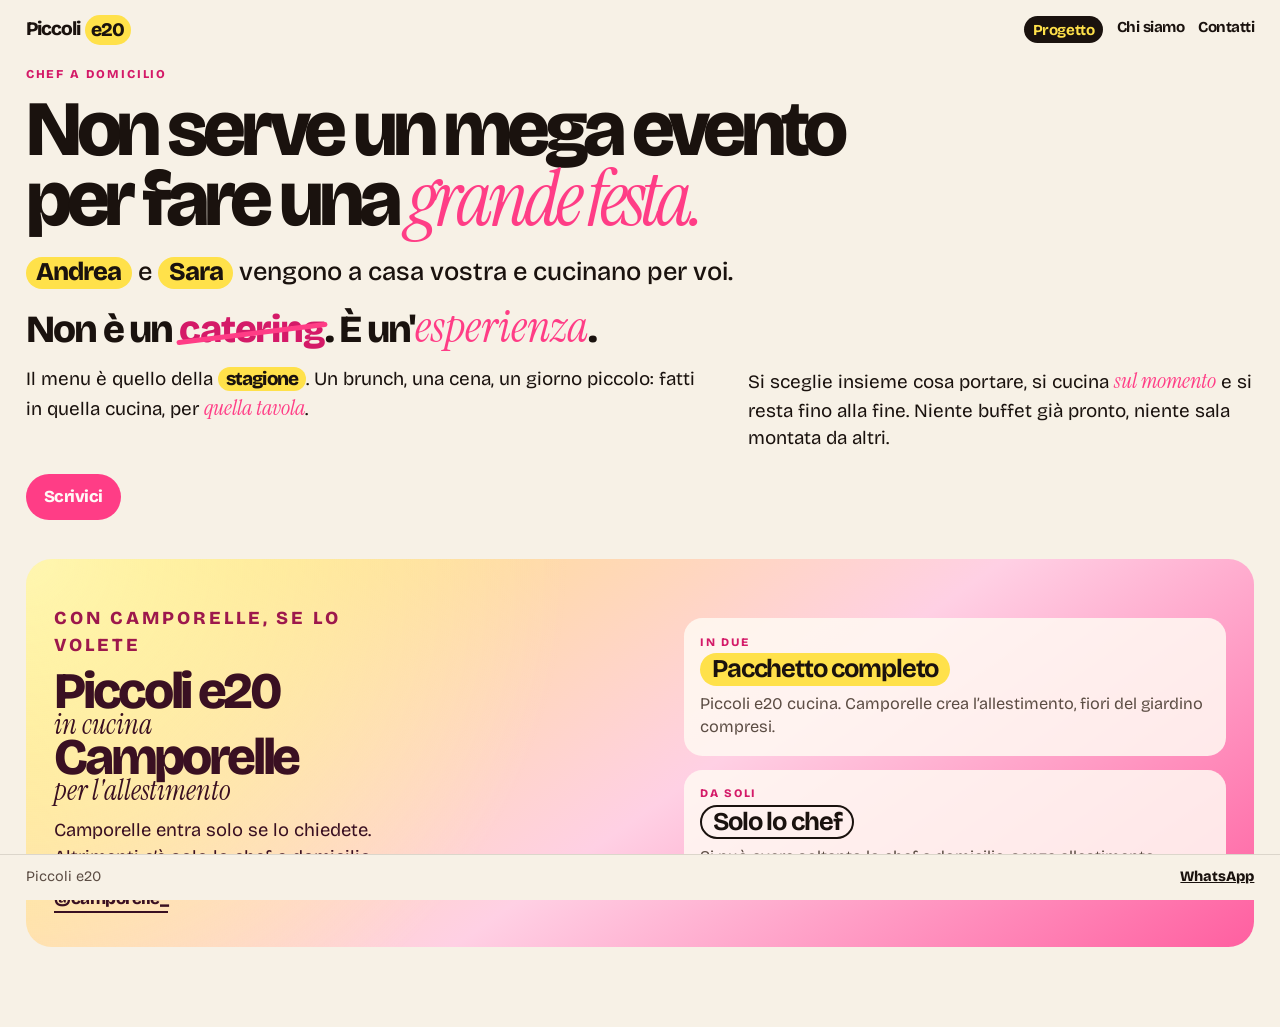
==== index.html @ ae9e8630 "Add files via upload" ====
<!DOCTYPE html>
<html lang="it">
  <head>
    <meta charset="UTF-8" />
    <meta name="viewport" content="width=device-width, initial-scale=1" />
    <title>Piccoli e20 — Chef a domicilio</title>
    <meta
      name="description"
      content="Piccoli e20 cucina a domicilio. Non serve un mega evento per fare una grande festa. In tavola con Camporelle."
    />
    <meta name="theme-color" content="#f7f1e6" />
    <link rel="icon" href="data:image/svg+xml,%3Csvg xmlns='http://www.w3.org/2000/svg' viewBox='0 0 32 32'%3E%3Crect width='32' height='32' rx='7' fill='%231a120e'/%3E%3Ctext x='16' y='22' text-anchor='middle' font-size='13' font-family='Georgia' fill='%23ffe14a'%3Ee20%3C/text%3E%3C/svg%3E" />
    <link rel="preconnect" href="https://fonts.googleapis.com" />
    <link rel="preconnect" href="https://fonts.gstatic.com" crossorigin />
    <link href="https://fonts.googleapis.com/css2?family=Bricolage+Grotesque:opsz,wght@12..96,500;12..96,800&family=Instrument+Serif:ital@1&display=swap" rel="stylesheet" />
    <link rel="stylesheet" href="styles.css" />
  </head>
  <body>
    <a class="skip" href="#contenuto">Vai al contenuto</a>
    <header class="site-header">
      <a class="logo" href="index.html">Piccoli <span>e20</span></a>
      <nav class="nav" aria-label="Pagine">
        <a href="index.html" aria-current="page">Progetto</a>
        <a href="chi-siamo.html">Chi siamo</a>
        <a href="contatti.html">Contatti</a>
      </nav>
    </header>

    <main class="page home" id="contenuto">
      <p class="kicker">Chef a domicilio</p>
      <h1>Non serve un mega evento <br />per fare una <em>grande festa.</em></h1>
      <div class="story">
        <p class="lead">
          <span class="who">Andrea</span> e <span class="who">Sara</span> vengono a casa vostra e cucinano per voi.
        </p>
        <p class="punch">
          Non è un <span class="nope">catering</span>. È un'<em>esperienza</em>.
        </p>
        <p>
          Il menu è quello della <span class="who">stagione</span>. Un brunch, una cena, un giorno piccolo:
          fatti in quella cucina, per <em>quella tavola</em>.
        </p>
        <p>
          Si sceglie insieme cosa portare, si cucina <em>sul momento</em> e si resta fino alla fine.
          Niente buffet già pronto, niente sala montata da altri.
        </p>
      </div>
      <a class="btn" href="contatti.html">Scrivici</a>

      <section class="collab" aria-label="Collaborazione con Camporelle">
        <div class="collab-layout">
          <div>
            <p class="kicker">Con Camporelle, se lo volete</p>
            <h2>
              <span>Piccoli e20</span>
              <span class="x">in cucina</span>
              <span>Camporelle</span>
              <span class="x">per l'allestimento</span>
            </h2>
            <p>Camporelle entra solo se lo chiedete. Altrimenti c’è solo lo chef a domicilio.</p>
            <a href="https://www.instagram.com/camporelle_/" target="_blank" rel="noopener noreferrer">@camporelle_</a>
          </div>
          <div class="paths">
            <article>
              <p class="tag">In due</p>
              <h3>Pacchetto completo</h3>
              <p>Piccoli e20 cucina. Camporelle crea l’allestimento, fiori del giardino compresi.</p>
            </article>
            <article>
              <p class="tag">Da soli</p>
              <h3>Solo lo chef</h3>
              <p>Si può avere soltanto lo chef a domicilio, senza allestimento.</p>
            </article>
          </div>
        </div>
      </section>
    </main>

    <footer class="site-footer">
      <p>Piccoli e20</p>
      <a data-wa href="https://wa.me/393407774806">WhatsApp</a>
    </footer>
    <script src="script.js"></script>
  </body>
</html>
---- styles.css ----
:root {
  --paper: #f7f1e6;
  --ink: #1a120e;
  --muted: #5c4d44;
  --pink: #ff3d86;
  --pink-deep: #d41a68;
  --yellow: #ffe14a;
  --green: #173326;
  --line: rgba(26, 18, 14, 0.12);
  color-scheme: light;
}

* { box-sizing: border-box; }
html { scroll-behavior: smooth; }
body {
  margin: 0;
  min-height: 100vh;
  background: var(--paper);
  color: var(--ink);
  font-family: "Bricolage Grotesque", "Avenir Next", "Segoe UI", sans-serif;
  font-size: 1.05rem;
  line-height: 1.45;
}
img { max-width: 100%; display: block; }
a { color: inherit; }
button, input, select, textarea { font: inherit; color: inherit; }
h1, h2, p { margin: 0; }
::selection { background: var(--yellow); color: var(--ink); }

.skip {
  position: absolute;
  left: 1rem;
  top: -4rem;
  background: var(--ink);
  color: var(--paper);
  padding: 0.55rem 0.75rem;
  z-index: 5;
}
.skip:focus { top: 0.6rem; }

.site-header {
  display: flex;
  align-items: center;
  justify-content: space-between;
  gap: 1rem;
  padding: 0.95rem 1.15rem;
  position: sticky;
  top: 0;
  z-index: 5;
  background: var(--paper);
}
.logo {
  text-decoration: none;
  font-weight: 800;
  letter-spacing: -0.05em;
  font-size: 1.2rem;
  white-space: nowrap;
}
.logo span {
  display: inline-block;
  margin-left: 0.15rem;
  padding: 0.02rem 0.38rem 0.08rem;
  background: var(--yellow);
  border-radius: 999px;
}
.nav {
  display: flex;
  flex-wrap: wrap;
  justify-content: flex-end;
  gap: 0.35rem 0.85rem;
}
@media (max-width: 640px) {
  .site-header { gap: 0.5rem; padding-inline: 0.85rem; }
  .logo { font-size: 1.05rem; }
  .nav { flex-wrap: nowrap; gap: 0.15rem 0.4rem; }
  .nav a { font-size: 0.84rem; }
}
.nav a {
  text-decoration: none;
  font-weight: 700;
  letter-spacing: -0.03em;
  font-size: 0.95rem;
}
.nav a[aria-current="page"] {
  background: var(--ink);
  color: var(--yellow);
  border-radius: 999px;
  padding: 0.15rem 0.55rem;
}
a:focus-visible, button:focus-visible, input:focus-visible, select:focus-visible, textarea:focus-visible {
  outline: 2px solid var(--pink);
  outline-offset: 3px;
}

.page {
  padding: 0.4rem 1.15rem 1.4rem;
}
.kicker {
  font-size: 0.75rem;
  font-weight: 800;
  letter-spacing: 0.16em;
  text-transform: uppercase;
  color: var(--pink-deep);
  margin-bottom: 0.7rem;
}
h1 {
  font-weight: 800;
  letter-spacing: -0.06em;
  line-height: 0.86;
  font-size: clamp(3.4rem, 12vw, 8.4rem);
  max-width: 11ch;
}
.home h1 {
  max-width: none;
  width: 100%;
  font-size: clamp(2.65rem, 9.2vw, 4.4rem);
  line-height: 0.88;
  letter-spacing: -0.065em;
  text-wrap: balance;
}
.home h1 br { display: none; }
h1 em {
  font-family: "Instrument Serif", Georgia, serif;
  font-style: italic;
  font-weight: 400;
  color: var(--pink);
}
.lead {
  margin-top: 1.15rem;
  max-width: 28rem;
  font-size: 1.2rem;
  color: var(--muted);
}
.story {
  margin-top: 1.35rem;
  display: grid;
  gap: 0.85rem;
  max-width: 40rem;
}
.story p {
  margin: 0;
  font-size: 1.18rem;
  color: var(--ink);
}
.story .lead {
  margin-top: 0;
  max-width: none;
  font-size: clamp(1.35rem, 2vw, 1.7rem);
  line-height: 1.35;
  color: var(--ink);
  font-weight: 500;
}
.story .punch {
  margin: 0;
  font-size: clamp(1.7rem, 3vw, 2.45rem);
  font-weight: 800;
  letter-spacing: -0.045em;
  line-height: 1.05;
  color: var(--ink);
}
.story .punch em {
  font-family: "Instrument Serif", Georgia, serif;
  font-style: italic;
  font-weight: 400;
  color: var(--pink);
}
.who {
  display: inline-block;
  padding: 0.02em 0.42em 0.08em;
  background: var(--yellow);
  border-radius: 999px;
  color: var(--ink);
  font-weight: 800;
  letter-spacing: -0.04em;
  line-height: 1.15;
}
.nope {
  position: relative;
  display: inline-block;
  color: var(--pink-deep);
  font-weight: 800;
  letter-spacing: -0.03em;
}
.nope::after {
  content: "";
  position: absolute;
  left: -0.08em;
  right: -0.08em;
  top: 54%;
  height: 0.13em;
  border-radius: 999px;
  background: var(--pink);
  transform: rotate(-7deg);
}
.story em {
  font-family: "Instrument Serif", Georgia, serif;
  font-style: italic;
  font-weight: 400;
  font-size: 1.18em;
  color: var(--pink);
  letter-spacing: 0;
}

.collab {
  margin-top: 2.4rem;
  padding: 1.4rem 1.15rem 1.5rem;
  border-radius: 1.6rem;
  background:
    radial-gradient(circle at 0% 0%, #fff6b0 0, transparent 42%),
    linear-gradient(145deg, #ffe56a 0%, #ffd0e4 55%, #ff5fa0 100%);
  color: #3a1022;
}
.collab .kicker { color: #9d184c; }
.collab h2 {
  font-size: clamp(2.7rem, 6.4vw, 5.1rem);
  line-height: 0.84;
  letter-spacing: -0.065em;
  font-weight: 800;
}
.collab h2 span {
  display: block;
}
.collab h2 .x {
  font-family: "Instrument Serif", Georgia, serif;
  font-style: italic;
  font-weight: 400;
  font-size: 0.55em;
  letter-spacing: 0;
}
.collab p {
  margin-top: 0.9rem;
  max-width: 22rem;
  font-size: 1.15rem;
}
.collab a {
  display: inline-block;
  margin-top: 1rem;
  font-weight: 800;
  letter-spacing: -0.03em;
  text-decoration: none;
  border-bottom: 2px solid currentColor;
}
.paths {
  display: grid;
  gap: 0.75rem;
  margin-top: 1.15rem;
}
.paths article {
  background: rgba(255, 250, 243, 0.86);
  color: var(--ink);
  border-radius: 1.15rem;
  padding: 0.95rem 1rem 1.05rem;
}
.paths .tag {
  margin: 0;
  font-size: 0.72rem;
  font-weight: 800;
  letter-spacing: 0.14em;
  text-transform: uppercase;
  color: var(--pink-deep);
}
.paths h3 {
  margin: 0.2rem 0 0.35rem;
  font-size: clamp(1.45rem, 2vw, 1.85rem);
  letter-spacing: -0.045em;
  line-height: 1;
}
.paths article p:last-child {
  margin: 0;
  max-width: none;
  font-size: 1.02rem;
  color: var(--muted);
}
.paths article h3 {
  display: inline-block;
}
.paths article:first-child h3 {
  background: var(--yellow);
  border-radius: 999px;
  padding: 0.12em 0.45em 0.16em;
}
.paths article:last-child h3 {
  border: 2px solid var(--ink);
  border-radius: 999px;
  padding: 0.08em 0.42em 0.1em;
}
.collab-layout { display: grid; gap: 0.4rem; }

.btn {
  display: inline-flex;
  align-items: center;
  justify-content: center;
  min-height: 2.9rem;
  margin-top: 1.4rem;
  padding: 0.65rem 1.15rem;
  border: 0;
  border-radius: 999px;
  background: var(--pink);
  color: #fff8f6;
  text-decoration: none;
  font-weight: 800;
  letter-spacing: -0.03em;
  cursor: pointer;
}
.btn:hover { background: var(--pink-deep); }
.btn-block { width: 100%; margin-top: 0.3rem; }

.people h1 {
  max-width: 8ch;
  font-size: clamp(3.1rem, 5.2vw, 5.1rem);
}
.people .lead { max-width: 28rem; }
.people-photo {
  margin: 1.3rem 0 0;
}
.people-photo img {
  width: 100%;
  height: min(68vh, 640px);
  object-fit: cover;
  object-position: center 18%;
  border-radius: 1.4rem 1.4rem 4.8rem 1.4rem;
}
.duo {
  display: grid;
  gap: 1.15rem;
  margin-top: 1.35rem;
}
.duo article h2 {
  font-size: 1.45rem;
  letter-spacing: -0.04em;
  margin-bottom: 0.3rem;
}
.duo p { color: var(--muted); max-width: 34rem; }
.sign {
  margin-top: 1.8rem;
  font-family: "Instrument Serif", Georgia, serif;
  font-style: italic;
  font-size: clamp(1.8rem, 4vw, 2.6rem);
}

body:has(.contact-page) {
  min-height: 100dvh;
  display: flex;
  flex-direction: column;
}
.contact-page {
  flex: 1;
  display: flex;
  flex-direction: column;
  justify-content: safe center;
  padding-top: 0.35rem;
  padding-bottom: 0.35rem;
}
.contact {
  margin-top: 0;
  padding: 1.5rem 1.15rem 2rem;
  border-radius: 1.7rem;
  background: var(--green);
  color: #f6f1e7;
}
.contact .kicker { color: var(--yellow); }
.contact h1 {
  color: #fffaf3;
  font-size: clamp(2.8rem, 9vw, 5.6rem);
  max-width: 12ch;
}
.contact .lead { color: rgba(246, 241, 231, 0.78); }
.contact-meta {
  list-style: none;
  padding: 0;
  margin: 1.3rem 0 0;
  display: grid;
  gap: 0.85rem;
}
.contact-meta li { display: grid; gap: 0.12rem; }
.contact-meta span {
  font-size: 0.72rem;
  font-weight: 800;
  letter-spacing: 0.14em;
  text-transform: uppercase;
  color: var(--yellow);
}
.contact-meta a { font-weight: 800; }

.card {
  margin-top: 1.4rem;
  background: var(--paper);
  color: var(--ink);
  border-radius: 1.3rem;
  padding: 1rem;
  display: grid;
  gap: 0.75rem;
}
.card label {
  display: grid;
  gap: 0.35rem;
  font-size: 0.78rem;
  font-weight: 800;
  letter-spacing: 0.06em;
  text-transform: uppercase;
}
.card input, .card select, .card textarea {
  width: 100%;
  border: 1px solid var(--line);
  background: #fffaf3;
  border-radius: 0.8rem;
  padding: 0.75rem 0.8rem;
  font-size: 1rem;
  font-weight: 500;
  letter-spacing: 0;
  text-transform: none;
}
.card textarea { resize: vertical; }
.pair { display: grid; gap: 0.75rem; }
.form-note { margin: 0; color: var(--muted); font-size: 0.88rem; }

.site-footer {
  position: fixed;
  left: 0;
  right: 0;
  bottom: 0;
  z-index: 6;
  display: flex;
  justify-content: space-between;
  align-items: center;
  gap: 1rem;
  padding: 0.75rem 1.15rem calc(0.75rem + env(safe-area-inset-bottom));
  background: var(--paper);
  border-top: 1px solid var(--line);
  color: var(--muted);
  font-size: 0.9rem;
}
.site-footer a { font-weight: 800; color: var(--ink); }
body { padding-bottom: 3.6rem; }

@media (min-width: 720px) {
  .page { padding-inline: 1.6rem; }
  .site-header, .site-footer, .contact { padding-inline: 1.6rem; }
  .pair { grid-template-columns: 1fr 1fr; }
  .people .duo { grid-template-columns: 1fr; }
  .people-top {
    display: grid;
    grid-template-columns: 0.86fr 1.14fr;
    gap: 2.2rem;
    align-items: start;
  }
  .people-photo { margin: 0; }
  .people-photo img {
    width: 100%;
    height: min(72vh, 680px);
    object-fit: cover;
    object-position: center 18%;
  }
  .people .duo { margin-top: 1.5rem; gap: 1.25rem; }
  .collab { padding: 2rem 1.8rem 2.1rem; }
  .paths { grid-template-columns: 1fr 1fr; gap: 0.9rem; }
  .contact {
    display: grid;
    grid-template-columns: 0.85fr 1.15fr;
    gap: 2rem;
    align-items: start;
    border-radius: 1.8rem;
    margin: 0 1.6rem;
    padding: 2rem 1.6rem;
  }
  .card { margin-top: 0; }
}

@media (min-width: 1040px) {
  .home h1 {
    font-size: calc((100vw - 3.6rem) / 15.6);
    text-wrap: wrap;
  }
  .home h1 br { display: inline; }
  .collab-layout {
    grid-template-columns: 1.05fr 0.95fr;
    gap: 1.4rem 2rem;
    align-items: center;
  }
  .collab h2 { font-size: clamp(2.5rem, 4vw, 4.15rem); }
  .collab .paths {
    grid-template-columns: 1fr;
    margin-top: 0;
  }
  .story {
    max-width: none;
    grid-template-columns: 1.15fr 0.85fr;
    gap: 0.85rem 2.4rem;
    align-items: start;
  }
  .story .lead,
  .story .punch { grid-column: 1 / -1; }
  .story .lead { max-width: 52rem; }
}

@media (prefers-reduced-motion: reduce) {
  html { scroll-behavior: auto; }
}
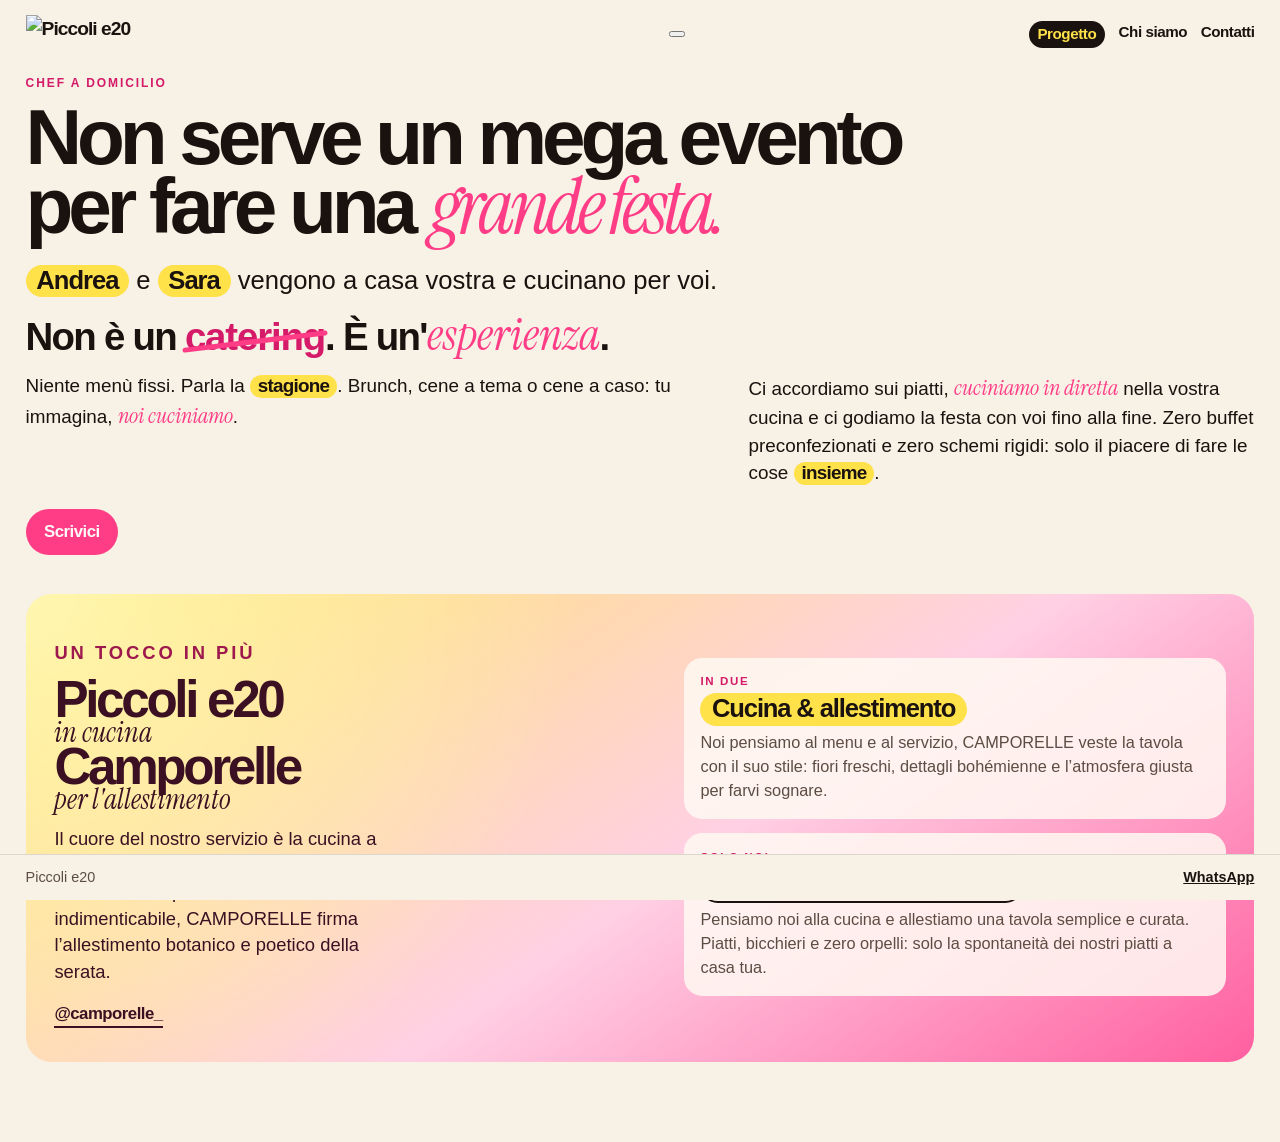
==== commit 0eb00cf2: "Update index.html" ====
--- a/index.html
+++ b/index.html
@@ -8,18 +8,21 @@
       name="description"
       content="Piccoli e20 cucina a domicilio. Non serve un mega evento per fare una grande festa. In tavola con Camporelle."
     />
-    <meta name="theme-color" content="#f7f1e6" />
-    <link rel="icon" href="data:image/svg+xml,%3Csvg xmlns='http://www.w3.org/2000/svg' viewBox='0 0 32 32'%3E%3Crect width='32' height='32' rx='7' fill='%231a120e'/%3E%3Ctext x='16' y='22' text-anchor='middle' font-size='13' font-family='Georgia' fill='%23ffe14a'%3Ee20%3C/text%3E%3C/svg%3E" />
+    <meta name="theme-color" content="#eadbc8" />
+    <link rel="icon" href="data:image/svg+xml,%3Csvg xmlns='http://www.w3.org/2000/svg' viewBox='0 0 32 32'%3E%3Crect width='32' height='32' rx='7' fill='%236E473B'/%3E%3Ctext x='16' y='22' text-anchor='middle' font-size='13' font-family='Georgia' fill='%23C8372D'%3Ee20%3C/text%3E%3C/svg%3E" />
     <link rel="preconnect" href="https://fonts.googleapis.com" />
     <link rel="preconnect" href="https://fonts.gstatic.com" crossorigin />
-    <link href="https://fonts.googleapis.com/css2?family=Bricolage+Grotesque:opsz,wght@12..96,500;12..96,800&family=Instrument+Serif:ital@1&display=swap" rel="stylesheet" />
+    <link href="https://fonts.googleapis.com/css2?family=Instrument+Serif:ital@1&family=Poppins:wght@400;500;700;900&display=swap" rel="stylesheet" />
     <link rel="stylesheet" href="styles.css" />
   </head>
   <body>
     <a class="skip" href="#contenuto">Vai al contenuto</a>
     <header class="site-header">
-      <a class="logo" href="index.html">Piccoli <span>e20</span></a>
-      <nav class="nav" aria-label="Pagine">
+      <a class="logo" href="index.html"><img src="assets/logo.png" alt="Piccoli e20" width="300" height="38" /></a>
+      <button class="nav-toggle" type="button" aria-expanded="false" aria-controls="menu-pagine" aria-label="Apri il menu">
+        <span class="nav-toggle-icon" aria-hidden="true"></span>
+      </button>
+      <nav class="nav" id="menu-pagine" aria-label="Pagine">
         <a href="index.html" aria-current="page">Progetto</a>
         <a href="chi-siamo.html">Chi siamo</a>
         <a href="contatti.html">Contatti</a>
@@ -37,12 +40,12 @@
           Non è un <span class="nope">catering</span>. È un'<em>esperienza</em>.
         </p>
         <p>
-          Il menu è quello della <span class="who">stagione</span>. Un brunch, una cena, un giorno piccolo:
-          fatti in quella cucina, per <em>quella tavola</em>.
+          Niente menù fissi. Parla la <span class="who">stagione</span>. Brunch, cene a tema o cene a caso:
+          tu immagina, <em>noi cuciniamo</em>.
         </p>
         <p>
-          Si sceglie insieme cosa portare, si cucina <em>sul momento</em> e si resta fino alla fine.
-          Niente buffet già pronto, niente sala montata da altri.
+          Ci accordiamo sui piatti, <em>cuciniamo in diretta</em> nella vostra cucina e ci godiamo la festa con voi fino alla fine.
+          Zero buffet preconfezionati e zero schemi rigidi: solo il piacere di fare le cose <span class="who">insieme</span>.
         </p>
       </div>
       <a class="btn" href="contatti.html">Scrivici</a>
@@ -50,26 +53,29 @@
       <section class="collab" aria-label="Collaborazione con Camporelle">
         <div class="collab-layout">
           <div>
-            <p class="kicker">Con Camporelle, se lo volete</p>
+            <p class="kicker">UN TOCCO IN PIÙ</p>
             <h2>
               <span>Piccoli e20</span>
               <span class="x">in cucina</span>
               <span>Camporelle</span>
               <span class="x">per l'allestimento</span>
             </h2>
-            <p>Camporelle entra solo se lo chiedete. Altrimenti c’è solo lo chef a domicilio.</p>
+            <p>Il cuore del nostro servizio è la cucina a casa vostra. Ma se volete trasformare la tavola
+              in un’esperienza visiva indimenticabile, CAMPORELLE firma l’allestimento botanico e poetico della serata.</p>
             <a href="https://www.instagram.com/camporelle_/" target="_blank" rel="noopener noreferrer">@camporelle_</a>
           </div>
           <div class="paths">
             <article>
               <p class="tag">In due</p>
-              <h3>Pacchetto completo</h3>
-              <p>Piccoli e20 cucina. Camporelle crea l’allestimento, fiori del giardino compresi.</p>
+              <h3>Cucina & allestimento</h3>
+              <p>Noi pensiamo al menu e al servizio, CAMPORELLE veste la tavola con il suo stile: fiori freschi,
+                dettagli bohémienne e l’atmosfera giusta per farvi sognare.</p>
             </article>
             <article>
-              <p class="tag">Da soli</p>
-              <h3>Solo lo chef</h3>
-              <p>Si può avere soltanto lo chef a domicilio, senza allestimento.</p>
+              <p class="tag">Solo noi</p>
+              <h3>Cucina & tavola essenziale</h3>
+              <p>Pensiamo noi alla cucina e allestiamo una tavola semplice e curata. Piatti, bicchieri e zero orpelli:
+                solo la spontaneità dei nostri piatti a casa tua.</p>
             </article>
           </div>
         </div>
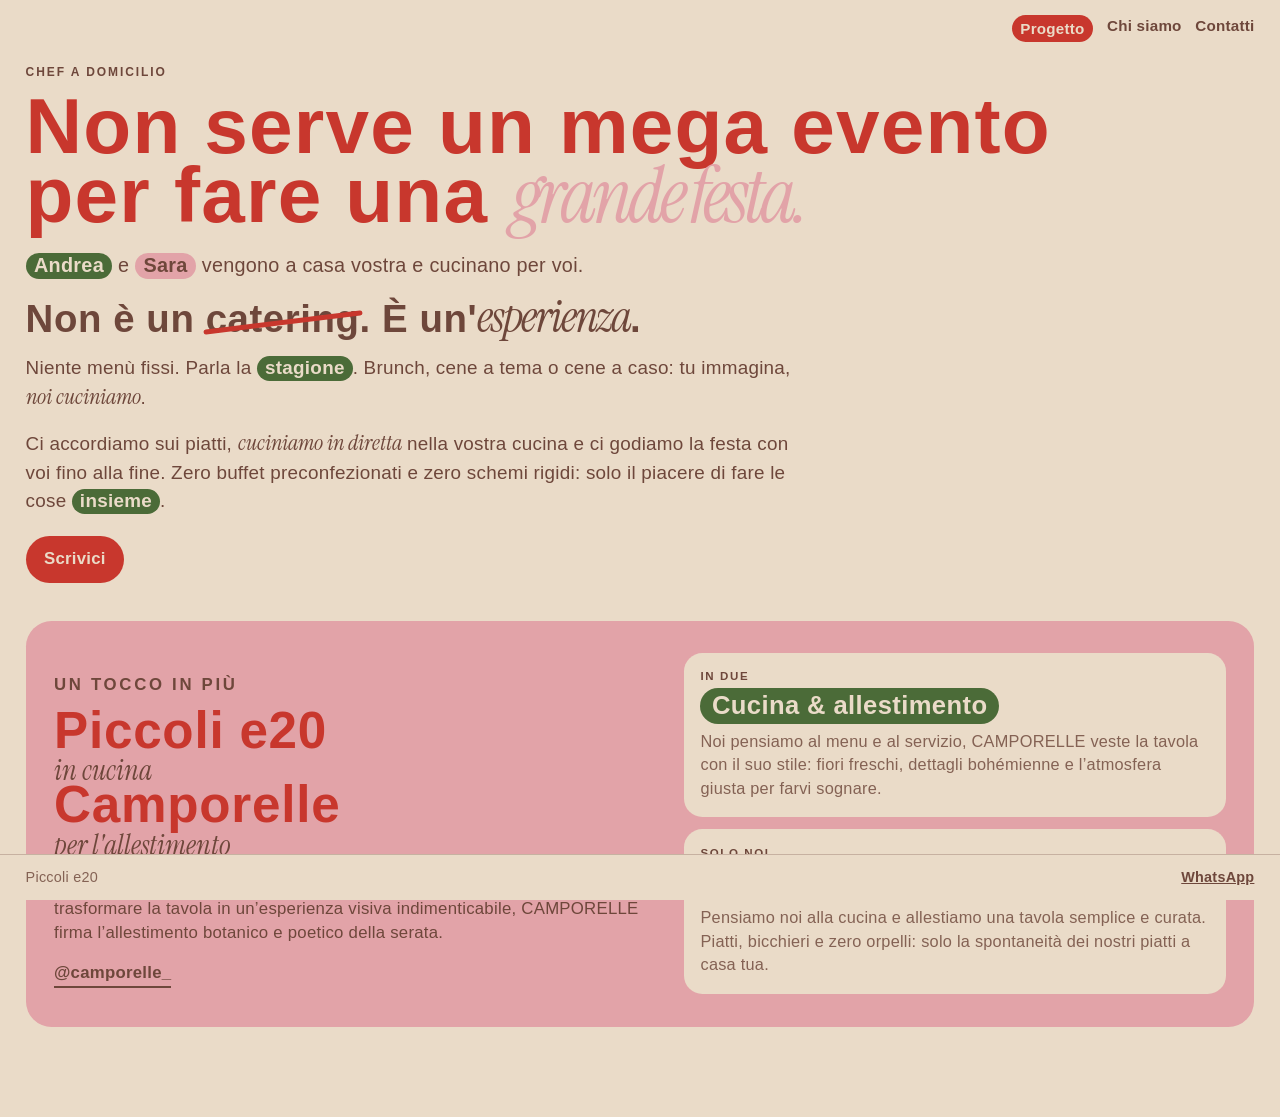
==== commit b3882c00: "Update index.html" ====
--- a/index.html
+++ b/index.html
@@ -18,7 +18,7 @@
   <body>
     <a class="skip" href="#contenuto">Vai al contenuto</a>
     <header class="site-header">
-      <a class="logo" href="index.html"><img src="assets/logo.png" alt="Piccoli e20" width="300" height="38" /></a>
+      <a class="logo" href="index.html" aria-label="Piccoli e20"></a>
       <button class="nav-toggle" type="button" aria-expanded="false" aria-controls="menu-pagine" aria-label="Apri il menu">
         <span class="nav-toggle-icon" aria-hidden="true"></span>
       </button>
--- a/styles.css
+++ b/styles.css
@@ -1,12 +1,29 @@
+/*
+  Palette precedente (palette 6), per tornare indietro:
+  --rosa: #febbdf; --giallo: #fff4be; --burgundi: #44000f; --arancio: #fe5a37;
+  --paper: #fff6eb; --ink: burgundi; --bordeaux: burgundi;
+  Pannelli scuri: burgundi. Titoli su scuro: arancio. Resto su scuro: rosa.
+  Bottoni e nav attiva: arancio con testo burgundi.
+*/
 :root {
-  --paper: #f7f1e6;
-  --ink: #1a120e;
-  --muted: #5c4d44;
-  --pink: #ff3d86;
-  --pink-deep: #d41a68;
-  --yellow: #ffe14a;
-  --green: #173326;
-  --line: rgba(26, 18, 14, 0.12);
+  --rosso: #c8372d;
+  --verde: #4b6b38;
+  --rosa: #e2a3a8;
+  --beige: #eadbc8;
+  --marrone: #6e473b;
+  --grigio: #8c959a;
+  --giallo: var(--beige);
+  --arancio: var(--rosso);
+  --burgundi: var(--marrone);
+  --bordeaux: var(--marrone);
+  --paper: var(--beige);
+  --ink: var(--marrone);
+  --muted: color-mix(in srgb, var(--marrone) 82%, var(--beige));
+  --pink: var(--marrone);
+  --pink-deep: var(--marrone);
+  --yellow: var(--beige);
+  --green: var(--verde);
+  --line: rgba(110, 71, 59, 0.28);
   color-scheme: light;
 }
 
@@ -17,15 +34,17 @@
   min-height: 100vh;
   background: var(--paper);
   color: var(--ink);
-  font-family: "Bricolage Grotesque", "Avenir Next", "Segoe UI", sans-serif;
+  font-family: Poppins, "Avenir Next", "Segoe UI", sans-serif;
+  font-weight: 400;
   font-size: 1.05rem;
   line-height: 1.45;
+  letter-spacing: 0.015em;
 }
 img { max-width: 100%; display: block; }
 a { color: inherit; }
 button, input, select, textarea { font: inherit; color: inherit; }
 h1, h2, p { margin: 0; }
-::selection { background: var(--yellow); color: var(--ink); }
+::selection { background: var(--rosa); color: var(--marrone); }
 
 .skip {
   position: absolute;
@@ -50,62 +69,100 @@
   background: var(--paper);
 }
 .logo {
+  display: flex;
+  align-items: center;
   text-decoration: none;
-  font-weight: 800;
-  letter-spacing: -0.05em;
-  font-size: 1.2rem;
-  white-space: nowrap;
-}
-.logo span {
-  display: inline-block;
-  margin-left: 0.15rem;
-  padding: 0.02rem 0.38rem 0.08rem;
-  background: var(--yellow);
-  border-radius: 999px;
+  flex: 0 0 auto;
+}
+.logo img {
+  display: block;
+  height: 30px;
+  width: auto;
 }
 .nav {
   display: flex;
-  flex-wrap: wrap;
+  flex-wrap: nowrap;
   justify-content: flex-end;
   gap: 0.35rem 0.85rem;
 }
-@media (max-width: 640px) {
-  .site-header { gap: 0.5rem; padding-inline: 0.85rem; }
-  .logo { font-size: 1.05rem; }
-  .nav { flex-wrap: nowrap; gap: 0.15rem 0.4rem; }
-  .nav a { font-size: 0.84rem; }
-}
 .nav a {
   text-decoration: none;
   font-weight: 700;
-  letter-spacing: -0.03em;
   font-size: 0.95rem;
+  white-space: nowrap;
+  flex: none;
 }
 .nav a[aria-current="page"] {
-  background: var(--ink);
-  color: var(--yellow);
+  background: var(--rosso);
+  color: var(--beige);
   border-radius: 999px;
   padding: 0.15rem 0.55rem;
 }
+.nav-toggle {
+  display: none;
+  align-items: center;
+  justify-content: center;
+  width: 2.6rem;
+  height: 2.6rem;
+  margin: 0;
+  padding: 0;
+  border: 0;
+  background: transparent;
+  color: var(--marrone);
+  cursor: pointer;
+}
+.nav-toggle-icon {
+  position: relative;
+  width: 1.05rem;
+  height: 0.75rem;
+  flex: none;
+}
+.nav-toggle-icon::before,
+.nav-toggle-icon::after {
+  content: "";
+  position: absolute;
+  left: 0;
+  right: 0;
+  height: 2px;
+  border-radius: 1px;
+  background: currentColor;
+}
+.nav-toggle-icon::before { top: 0; box-shadow: 0 0.32rem 0 currentColor; }
+.nav-toggle-icon::after { bottom: 0; }
+.site-header.is-open .nav-toggle-icon::before,
+.site-header.is-open .nav-toggle-icon::after {
+  top: 50%;
+  bottom: auto;
+  box-shadow: none;
+}
+.site-header.is-open .nav-toggle-icon::before { transform: translateY(-50%) rotate(45deg); }
+.site-header.is-open .nav-toggle-icon::after { transform: translateY(-50%) rotate(-45deg); }
 a:focus-visible, button:focus-visible, input:focus-visible, select:focus-visible, textarea:focus-visible {
-  outline: 2px solid var(--pink);
+  outline: 2px solid var(--arancio);
   outline-offset: 3px;
 }
 
 .page {
-  padding: 0.4rem 1.15rem 1.4rem;
+  padding: 0.4rem clamp(0.9rem, 2.8vw, 1.15rem) 1.4rem;
 }
 .kicker {
   font-size: 0.75rem;
-  font-weight: 800;
+  font-weight: 700;
   letter-spacing: 0.16em;
   text-transform: uppercase;
   color: var(--pink-deep);
   margin-bottom: 0.7rem;
 }
+h1, .collab h2 {
+  font-weight: 900;
+}
+h2, h3, .story .punch {
+  font-weight: 700;
+}
+h1, h2, h3, .story .punch, .btn, .nav a, .nav-toggle, .who, .nope, .collab a {
+  letter-spacing: 0.015em;
+}
 h1 {
-  font-weight: 800;
-  letter-spacing: -0.06em;
   line-height: 0.86;
   font-size: clamp(3.4rem, 12vw, 8.4rem);
   max-width: 11ch;
@@ -113,16 +170,18 @@
 .home h1 {
   max-width: none;
   width: 100%;
-  font-size: clamp(2.65rem, 9.2vw, 4.4rem);
-  line-height: 0.88;
-  letter-spacing: -0.065em;
+  font-size: clamp(2rem, 8.4vw, 4.4rem);
+  line-height: 0.9;
   text-wrap: balance;
+  color: var(--rosso);
 }
 .home h1 br { display: none; }
+.home h1 em { color: var(--rosa); letter-spacing: -0.065em; }
 h1 em {
   font-family: "Instrument Serif", Georgia, serif;
   font-style: italic;
   font-weight: 400;
+  letter-spacing: -0.06em;
   color: var(--pink);
 }
 .lead {
@@ -152,9 +211,8 @@
 }
 .story .punch {
   margin: 0;
-  font-size: clamp(1.7rem, 3vw, 2.45rem);
-  font-weight: 800;
-  letter-spacing: -0.045em;
+  font-size: clamp(1.45rem, 3vw, 2.45rem);
+  font-weight: 700;
   line-height: 1.05;
   color: var(--ink);
 }
@@ -162,24 +220,26 @@
   font-family: "Instrument Serif", Georgia, serif;
   font-style: italic;
   font-weight: 400;
+  letter-spacing: -0.045em;
   color: var(--pink);
 }
 .who {
   display: inline-block;
+  max-width: 100%;
   padding: 0.02em 0.42em 0.08em;
-  background: var(--yellow);
+  background: var(--verde);
   border-radius: 999px;
-  color: var(--ink);
-  font-weight: 800;
-  letter-spacing: -0.04em;
-  line-height: 1.15;
-}
+  color: var(--beige);
+  font-weight: 700;
+  line-height: 1.2;
+  text-wrap: balance;
+}
+.lead .who:last-of-type { background: var(--rosa); color: var(--marrone); }
 .nope {
   position: relative;
   display: inline-block;
   color: var(--pink-deep);
-  font-weight: 800;
-  letter-spacing: -0.03em;
+  font-weight: 700;
 }
 .nope::after {
   content: "";
@@ -189,7 +249,7 @@
   top: 54%;
   height: 0.13em;
   border-radius: 999px;
-  background: var(--pink);
+  background: var(--arancio);
   transform: rotate(-7deg);
 }
 .story em {
@@ -205,17 +265,19 @@
   margin-top: 2.4rem;
   padding: 1.4rem 1.15rem 1.5rem;
   border-radius: 1.6rem;
-  background:
-    radial-gradient(circle at 0% 0%, #fff6b0 0, transparent 42%),
-    linear-gradient(145deg, #ffe56a 0%, #ffd0e4 55%, #ff5fa0 100%);
-  color: #3a1022;
-}
-.collab .kicker { color: #9d184c; }
+  background: var(--rosa);
+  color: var(--marrone);
+}
+.collab .kicker,
+.collab p,
+.collab a { color: var(--marrone); }
+.collab h2 { color: var(--rosso); }
+.collab h2 .x { color: var(--marrone); }
 .collab h2 {
-  font-size: clamp(2.7rem, 6.4vw, 5.1rem);
-  line-height: 0.84;
-  letter-spacing: -0.065em;
-  font-weight: 800;
+  font-size: clamp(2.05rem, 14cqw, 5.1rem);
+  line-height: 0.86;
+  font-weight: 900;
+  max-width: 100%;
 }
 .collab h2 span {
   display: block;
@@ -226,17 +288,17 @@
   font-weight: 400;
   font-size: 0.55em;
   letter-spacing: 0;
+  margin-top: 0.22em;
 }
 .collab p {
   margin-top: 0.9rem;
-  max-width: 22rem;
-  font-size: 1.15rem;
+  max-width: none;
+  font-size: 1.05rem;
 }
 .collab a {
   display: inline-block;
   margin-top: 1rem;
-  font-weight: 800;
-  letter-spacing: -0.03em;
+  font-weight: 700;
   text-decoration: none;
   border-bottom: 2px solid currentColor;
 }
@@ -246,15 +308,15 @@
   margin-top: 1.15rem;
 }
 .paths article {
-  background: rgba(255, 250, 243, 0.86);
-  color: var(--ink);
+  background: var(--paper);
+  color: var(--bordeaux);
   border-radius: 1.15rem;
   padding: 0.95rem 1rem 1.05rem;
 }
 .paths .tag {
   margin: 0;
   font-size: 0.72rem;
-  font-weight: 800;
+  font-weight: 700;
   letter-spacing: 0.14em;
   text-transform: uppercase;
   color: var(--pink-deep);
@@ -262,8 +324,9 @@
 .paths h3 {
   margin: 0.2rem 0 0.35rem;
   font-size: clamp(1.45rem, 2vw, 1.85rem);
-  letter-spacing: -0.045em;
-  line-height: 1;
+  line-height: 1.12;
+  max-width: 100%;
+  text-wrap: balance;
 }
 .paths article p:last-child {
   margin: 0;
@@ -275,16 +338,20 @@
   display: inline-block;
 }
 .paths article:first-child h3 {
-  background: var(--yellow);
+  background: var(--verde);
+  color: var(--beige);
   border-radius: 999px;
   padding: 0.12em 0.45em 0.16em;
 }
 .paths article:last-child h3 {
-  border: 2px solid var(--ink);
+  background: var(--rosa);
+  color: var(--marrone);
   border-radius: 999px;
-  padding: 0.08em 0.42em 0.1em;
+  padding: 0.12em 0.45em 0.16em;
 }
 .collab-layout { display: grid; gap: 0.4rem; }
+.collab-layout > * { min-width: 0; }
+.collab-layout > div:first-child { container-type: inline-size; }
 
 .btn {
   display: inline-flex;
@@ -295,29 +362,29 @@
   padding: 0.65rem 1.15rem;
   border: 0;
   border-radius: 999px;
-  background: var(--pink);
-  color: #fff8f6;
+  background: var(--rosso);
+  color: var(--beige);
   text-decoration: none;
-  font-weight: 800;
-  letter-spacing: -0.03em;
+  font-weight: 700;
   cursor: pointer;
 }
-.btn:hover { background: var(--pink-deep); }
+.btn:hover { background: var(--marrone); color: var(--beige); }
 .btn-block { width: 100%; margin-top: 0.3rem; }
 
 .people h1 {
   max-width: 8ch;
-  font-size: clamp(3.1rem, 5.2vw, 5.1rem);
-}
+  font-size: clamp(2.55rem, 5.2vw, 5.1rem);
+  color: var(--arancio);
+}
+.people h1 em { color: var(--arancio); }
 .people .lead { max-width: 28rem; }
 .people-photo {
   margin: 1.3rem 0 0;
 }
 .people-photo img {
   width: 100%;
-  height: min(68vh, 640px);
-  object-fit: cover;
-  object-position: center 18%;
+  height: auto;
+  object-fit: contain;
   border-radius: 1.4rem 1.4rem 4.8rem 1.4rem;
 }
 .duo {
@@ -327,15 +394,15 @@
 }
 .duo article h2 {
   font-size: 1.45rem;
-  letter-spacing: -0.04em;
   margin-bottom: 0.3rem;
 }
 .duo p { color: var(--muted); max-width: 34rem; }
 .sign {
-  margin-top: 1.8rem;
+  margin: 2.4rem 0 0;
   font-family: "Instrument Serif", Georgia, serif;
   font-style: italic;
   font-size: clamp(1.8rem, 4vw, 2.6rem);
+  letter-spacing: 0;
 }
 
 body:has(.contact-page) {
@@ -355,16 +422,23 @@
   margin-top: 0;
   padding: 1.5rem 1.15rem 2rem;
   border-radius: 1.7rem;
-  background: var(--green);
-  color: #f6f1e7;
-}
-.contact .kicker { color: var(--yellow); }
+  background: var(--bordeaux);
+  color: var(--rosa);
+}
+.contact .kicker,
+.contact .lead,
+.contact-meta span,
+.contact-meta a { color: var(--beige); }
+.contact > div:first-child {
+  container-type: inline-size;
+  min-width: 0;
+}
 .contact h1 {
-  color: #fffaf3;
-  font-size: clamp(2.8rem, 9vw, 5.6rem);
+  color: var(--beige);
+  font-size: clamp(2.35rem, min(11.5vw, 17cqw), 5.6rem);
   max-width: 12ch;
 }
-.contact .lead { color: rgba(246, 241, 231, 0.78); }
+.contact .lead { color: var(--beige); }
 .contact-meta {
   list-style: none;
   padding: 0;
@@ -375,12 +449,12 @@
 .contact-meta li { display: grid; gap: 0.12rem; }
 .contact-meta span {
   font-size: 0.72rem;
-  font-weight: 800;
+  font-weight: 700;
   letter-spacing: 0.14em;
   text-transform: uppercase;
-  color: var(--yellow);
-}
-.contact-meta a { font-weight: 800; }
+  color: var(--beige);
+}
+.contact-meta a { font-weight: 700; color: var(--rosa); }
 
 .card {
   margin-top: 1.4rem;
@@ -395,14 +469,16 @@
   display: grid;
   gap: 0.35rem;
   font-size: 0.78rem;
-  font-weight: 800;
+  font-weight: 700;
   letter-spacing: 0.06em;
   text-transform: uppercase;
 }
 .card input, .card select, .card textarea {
   width: 100%;
-  border: 1px solid var(--line);
-  background: #fffaf3;
+  min-width: 0;
+  max-width: 100%;
+  border: 1.5px solid var(--marrone);
+  background: var(--beige);
   border-radius: 0.8rem;
   padding: 0.75rem 0.8rem;
   font-size: 1rem;
@@ -410,9 +486,34 @@
   letter-spacing: 0;
   text-transform: none;
 }
+.card input,
+.card select {
+  height: 3.15rem;
+}
 .card textarea { resize: vertical; }
 .pair { display: grid; gap: 0.75rem; }
+.pair > * { min-width: 0; }
 .form-note { margin: 0; color: var(--muted); font-size: 0.88rem; }
+.date-field { display: grid; gap: 0.45rem; align-content: start; }
+.card label.check {
+  display: flex;
+  flex-direction: row;
+  align-items: flex-start;
+  min-width: 0;
+  gap: 0.5rem;
+  font-size: 0.95rem;
+  font-weight: 500;
+  letter-spacing: 0.01em;
+  text-transform: none;
+  color: var(--marrone);
+}
+.card label.check input {
+  width: 1.1rem;
+  height: 1.1rem;
+  margin: 0.15rem 0 0;
+  flex: none;
+  accent-color: var(--rosso);
+}
 
 .site-footer {
   position: fixed;
@@ -430,69 +531,142 @@
   color: var(--muted);
   font-size: 0.9rem;
 }
-.site-footer a { font-weight: 800; color: var(--ink); }
-body { padding-bottom: 3.6rem; }
+.site-footer a { font-weight: 700; color: var(--ink); }
+body { padding-bottom: calc(4.2rem + env(safe-area-inset-bottom)); }
+
+@media (max-width: 519px) {
+  .collab { padding: 1.15rem 0.95rem 1.25rem; border-radius: 1.25rem; }
+  .contact { padding: 1.25rem 0.95rem 1.5rem; border-radius: 1.3rem; }
+  .paths article { padding: 0.85rem 0.85rem 0.95rem; }
+}
+
+@media (max-width: 719px) {
+  .site-header {
+    flex-wrap: nowrap;
+    padding: 0.7rem 0.9rem;
+  }
+  .logo img { height: 26px; }
+  .nav-toggle { display: inline-flex; }
+  .nav {
+    display: none;
+    position: absolute;
+    top: calc(100% - 0.15rem);
+    right: 0.9rem;
+    left: auto;
+    min-width: 12.5rem;
+    flex-direction: column;
+    align-items: stretch;
+    gap: 0.15rem;
+    padding: 0.4rem;
+    background: var(--beige);
+    border: 1.5px solid var(--marrone);
+    border-radius: 1rem;
+    box-shadow: 0 0.7rem 1.6rem rgba(110, 71, 59, 0.14);
+  }
+  .site-header.is-open .nav { display: flex; }
+  .nav a,
+  .nav a[aria-current="page"] {
+    font-size: 1.05rem;
+    padding: 0.55rem 0.8rem;
+    border-radius: 999px;
+  }
+}
+
+@media (max-width: 1039px) {
+  .paths article { container-type: inline-size; }
+  .paths h3 { font-size: clamp(0.94rem, 6.4cqw, 1.45rem); }
+}
 
 @media (min-width: 720px) {
   .page { padding-inline: 1.6rem; }
   .site-header, .site-footer, .contact { padding-inline: 1.6rem; }
-  .pair { grid-template-columns: 1fr 1fr; }
+  .pair {
+    grid-template-columns: minmax(0, 1fr) minmax(0, 1fr);
+    align-items: start;
+  }
   .people .duo { grid-template-columns: 1fr; }
   .people-top {
     display: grid;
     grid-template-columns: 0.86fr 1.14fr;
     gap: 2.2rem;
-    align-items: start;
+    align-items: stretch;
+  }
+  .people-copy {
+    display: flex;
+    flex-direction: column;
+  }
+  .people .sign {
+    margin-top: auto;
+    padding-top: 2.6rem;
   }
   .people-photo { margin: 0; }
   .people-photo img {
     width: 100%;
-    height: min(72vh, 680px);
-    object-fit: cover;
-    object-position: center 18%;
+    height: auto;
+    object-fit: contain;
   }
   .people .duo { margin-top: 1.5rem; gap: 1.25rem; }
   .collab { padding: 2rem 1.8rem 2.1rem; }
-  .paths { grid-template-columns: 1fr 1fr; gap: 0.9rem; }
+  .collab-layout {
+    grid-template-columns: minmax(0, 1fr) minmax(0, 1fr);
+    gap: 1.25rem 1.6rem;
+    align-items: center;
+  }
+  .collab h2 { font-size: clamp(2.05rem, 3.4vw, 3.4rem); }
+  .collab .paths { margin-top: 0; }
   .contact {
-    display: grid;
-    grid-template-columns: 0.85fr 1.15fr;
-    gap: 2rem;
-    align-items: start;
     border-radius: 1.8rem;
     margin: 0 1.6rem;
     padding: 2rem 1.6rem;
   }
+}
+
+@media (min-width: 880px) {
+  .contact {
+    display: grid;
+    grid-template-columns: minmax(0, 0.85fr) minmax(0, 1.15fr);
+    gap: clamp(1.4rem, 3vw, 2rem);
+    align-items: start;
+  }
   .card { margin-top: 0; }
+}
+
+@media (max-height: 520px) and (min-width: 700px) {
+  .contact-page { justify-content: flex-start; }
+  .contact { padding-block: 1.15rem; }
 }
 
 @media (min-width: 1040px) {
   .home h1 {
     font-size: calc((100vw - 3.6rem) / 15.6);
+    line-height: 0.88;
     text-wrap: wrap;
   }
   .home h1 br { display: inline; }
   .collab-layout {
     grid-template-columns: 1.05fr 0.95fr;
     gap: 1.4rem 2rem;
-    align-items: center;
   }
   .collab h2 { font-size: clamp(2.5rem, 4vw, 4.15rem); }
-  .collab .paths {
-    grid-template-columns: 1fr;
-    margin-top: 0;
-  }
   .story {
     max-width: none;
-    grid-template-columns: 1.15fr 0.85fr;
-    gap: 0.85rem 2.4rem;
-    align-items: start;
+    grid-template-columns: 1fr;
+    gap: 0.85rem;
   }
   .story .lead,
-  .story .punch { grid-column: 1 / -1; }
-  .story .lead { max-width: 52rem; }
+  .story .punch,
+  .story p { grid-column: 1 / -1; }
+  .story .punch,
+  .story p { max-width: 48rem; }
+  .story .lead {
+    max-width: none;
+    white-space: nowrap;
+    font-size: clamp(1.15rem, 1.55vw, 1.6rem);
+  }
 }
 
 @media (prefers-reduced-motion: reduce) {
   html { scroll-behavior: auto; }
-}
+  .nav-toggle-icon::before,
+  .nav-toggle-icon::after { transition: none; }
+}
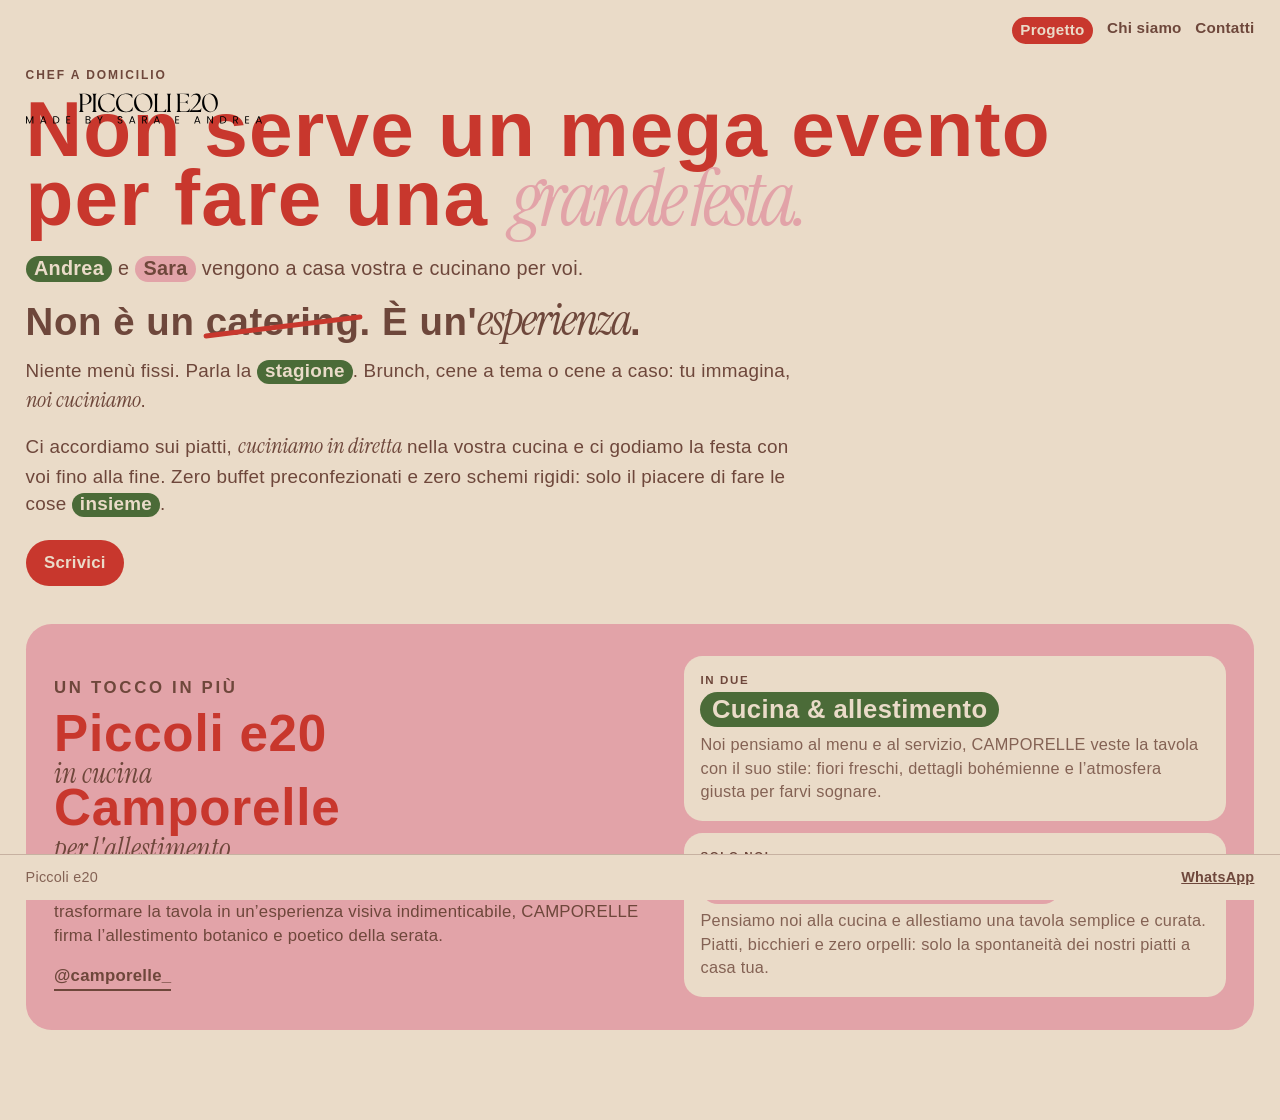
==== commit d7e875df: "Update index.html" ====
--- a/index.html
+++ b/index.html
@@ -18,7 +18,7 @@
   <body>
     <a class="skip" href="#contenuto">Vai al contenuto</a>
     <header class="site-header">
-      <a class="logo" href="index.html" aria-label="Piccoli e20"></a>
+      <a class="logo" href="index.html"><img src="assets/LogoPiccoliE20.svg" alt="Piccoli e20" width="1472" height="187" /></a>
       <button class="nav-toggle" type="button" aria-expanded="false" aria-controls="menu-pagine" aria-label="Apri il menu">
         <span class="nav-toggle-icon" aria-hidden="true"></span>
       </button>
--- a/styles.css
+++ b/styles.css
@@ -69,15 +69,12 @@
   background: var(--paper);
 }
 .logo {
-  display: flex;
-  align-items: center;
+  display: block;
+  flex: 0 0 auto;
+  height: 30px;
+  width: calc(30px * 300 / 38);
+  background: url("[data-uri]") left center / contain no-repeat;
   text-decoration: none;
-  flex: 0 0 auto;
-}
-.logo img {
-  display: block;
-  height: 30px;
-  width: auto;
 }
 .nav {
   display: flex;
@@ -489,6 +486,35 @@
 .card input,
 .card select {
   height: 3.15rem;
+}
+.date-field,
+.date-field label {
+  min-width: 0;
+  max-width: 100%;
+}
+.card input[type="date"] {
+  display: block;
+  align-self: start;
+  width: 100%;
+  max-width: 100%;
+  min-width: 0;
+  min-inline-size: 0;
+  height: 3.15rem;
+  min-height: 0;
+  max-height: 3.15rem;
+  padding: 0 0.8rem;
+  line-height: 1;
+  overflow: hidden;
+  -webkit-appearance: none;
+  appearance: none;
+}
+.card input[type="date"]::-webkit-date-and-time-value {
+  display: block;
+  min-width: 0;
+  min-height: 0;
+  margin: 0;
+  line-height: 3.15rem;
+  text-align: left;
 }
 .card textarea { resize: vertical; }
 .pair { display: grid; gap: 0.75rem; }
@@ -545,7 +571,7 @@
     flex-wrap: nowrap;
     padding: 0.7rem 0.9rem;
   }
-  .logo img { height: 26px; }
+  .logo { height: 26px; width: calc(26px * 300 / 38); }
   .nav-toggle { display: inline-flex; }
   .nav {
     display: none;
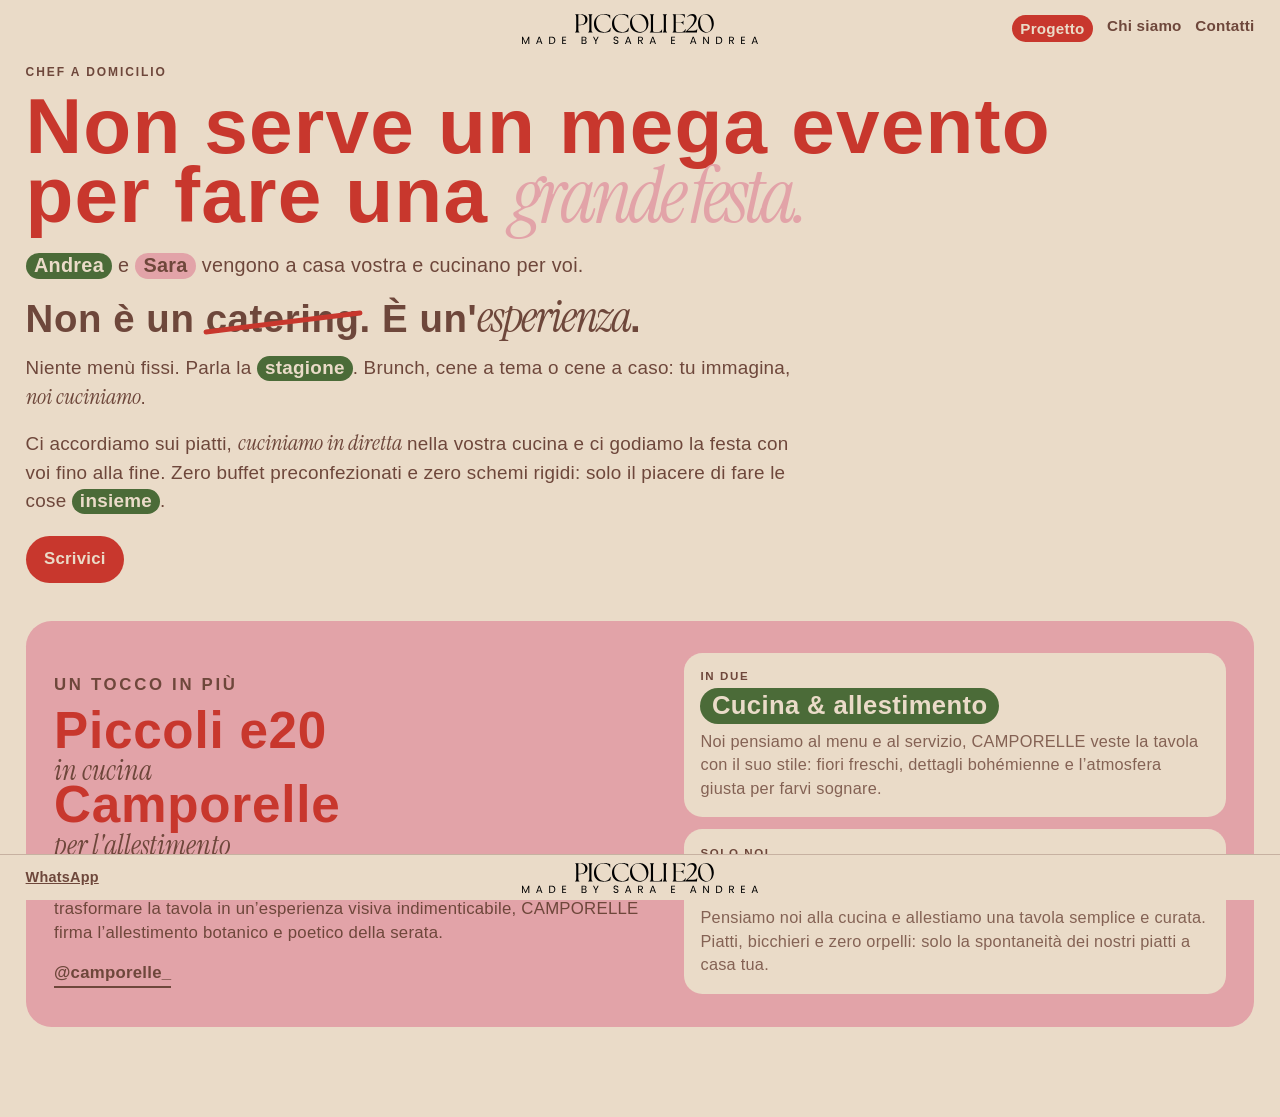
==== commit 1004d91f: "Update index.html" ====
--- a/index.html
+++ b/index.html
@@ -3,13 +3,13 @@
   <head>
     <meta charset="UTF-8" />
     <meta name="viewport" content="width=device-width, initial-scale=1" />
-    <title>Piccoli e20 — Chef a domicilio</title>
+    <title>Chef a domicilio</title>
     <meta
       name="description"
       content="Piccoli e20 cucina a domicilio. Non serve un mega evento per fare una grande festa. In tavola con Camporelle."
     />
     <meta name="theme-color" content="#eadbc8" />
-    <link rel="icon" href="data:image/svg+xml,%3Csvg xmlns='http://www.w3.org/2000/svg' viewBox='0 0 32 32'%3E%3Crect width='32' height='32' rx='7' fill='%236E473B'/%3E%3Ctext x='16' y='22' text-anchor='middle' font-size='13' font-family='Georgia' fill='%23C8372D'%3Ee20%3C/text%3E%3C/svg%3E" />
+    <link rel="icon" href="assets/favicon.svg" type="image/png" />
     <link rel="preconnect" href="https://fonts.googleapis.com" />
     <link rel="preconnect" href="https://fonts.gstatic.com" crossorigin />
     <link href="https://fonts.googleapis.com/css2?family=Instrument+Serif:ital@1&family=Poppins:wght@400;500;700;900&display=swap" rel="stylesheet" />
@@ -57,7 +57,7 @@
             <h2>
               <span>Piccoli e20</span>
               <span class="x">in cucina</span>
-              <span>Camporelle</span>
+              <span class="script">Camporelle</span>
               <span class="x">per l'allestimento</span>
             </h2>
             <p>Il cuore del nostro servizio è la cucina a casa vostra. Ma se volete trasformare la tavola
@@ -83,7 +83,7 @@
     </main>
 
     <footer class="site-footer">
-      <p>Piccoli e20</p>
+      <a class="logo" href="index.html"><img src="assets/LogoPiccoliE20.svg" alt="Piccoli e20" width="1472" height="187" /></a>
       <a data-wa href="https://wa.me/393407774806">WhatsApp</a>
     </footer>
     <script src="script.js"></script>
--- a/styles.css
+++ b/styles.css
@@ -60,7 +60,7 @@
 .site-header {
   display: flex;
   align-items: center;
-  justify-content: space-between;
+  justify-content: flex-end;
   gap: 1rem;
   padding: 0.95rem 1.15rem;
   position: sticky;
@@ -69,12 +69,18 @@
   background: var(--paper);
 }
 .logo {
+  position: absolute;
+  left: 50%;
+  transform: translateX(-50%);
+  display: flex;
+  align-items: center;
+  text-decoration: none;
+}
+.logo img {
   display: block;
-  flex: 0 0 auto;
   height: 30px;
-  width: calc(30px * 300 / 38);
-  background: url("[data-uri]") left center / contain no-repeat;
-  text-decoration: none;
+  width: auto;
+  max-width: none;
 }
 .nav {
   display: flex;
@@ -566,12 +572,7 @@
   .paths article { padding: 0.85rem 0.85rem 0.95rem; }
 }
 
-@media (max-width: 719px) {
-  .site-header {
-    flex-wrap: nowrap;
-    padding: 0.7rem 0.9rem;
-  }
-  .logo { height: 26px; width: calc(26px * 300 / 38); }
+@media (max-width: 879px) {
   .nav-toggle { display: inline-flex; }
   .nav {
     display: none;
@@ -598,6 +599,18 @@
   }
 }
 
+@media (max-width: 719px) {
+  .site-header {
+    flex-wrap: nowrap;
+    padding: 0.7rem 0.9rem;
+  }
+  .logo img { height: 26px; }
+}
+
+@media (max-width: 359px) {
+  .logo img { height: 22px; }
+}
+
 @media (max-width: 1039px) {
   .paths article { container-type: inline-size; }
   .paths h3 { font-size: clamp(0.94rem, 6.4cqw, 1.45rem); }
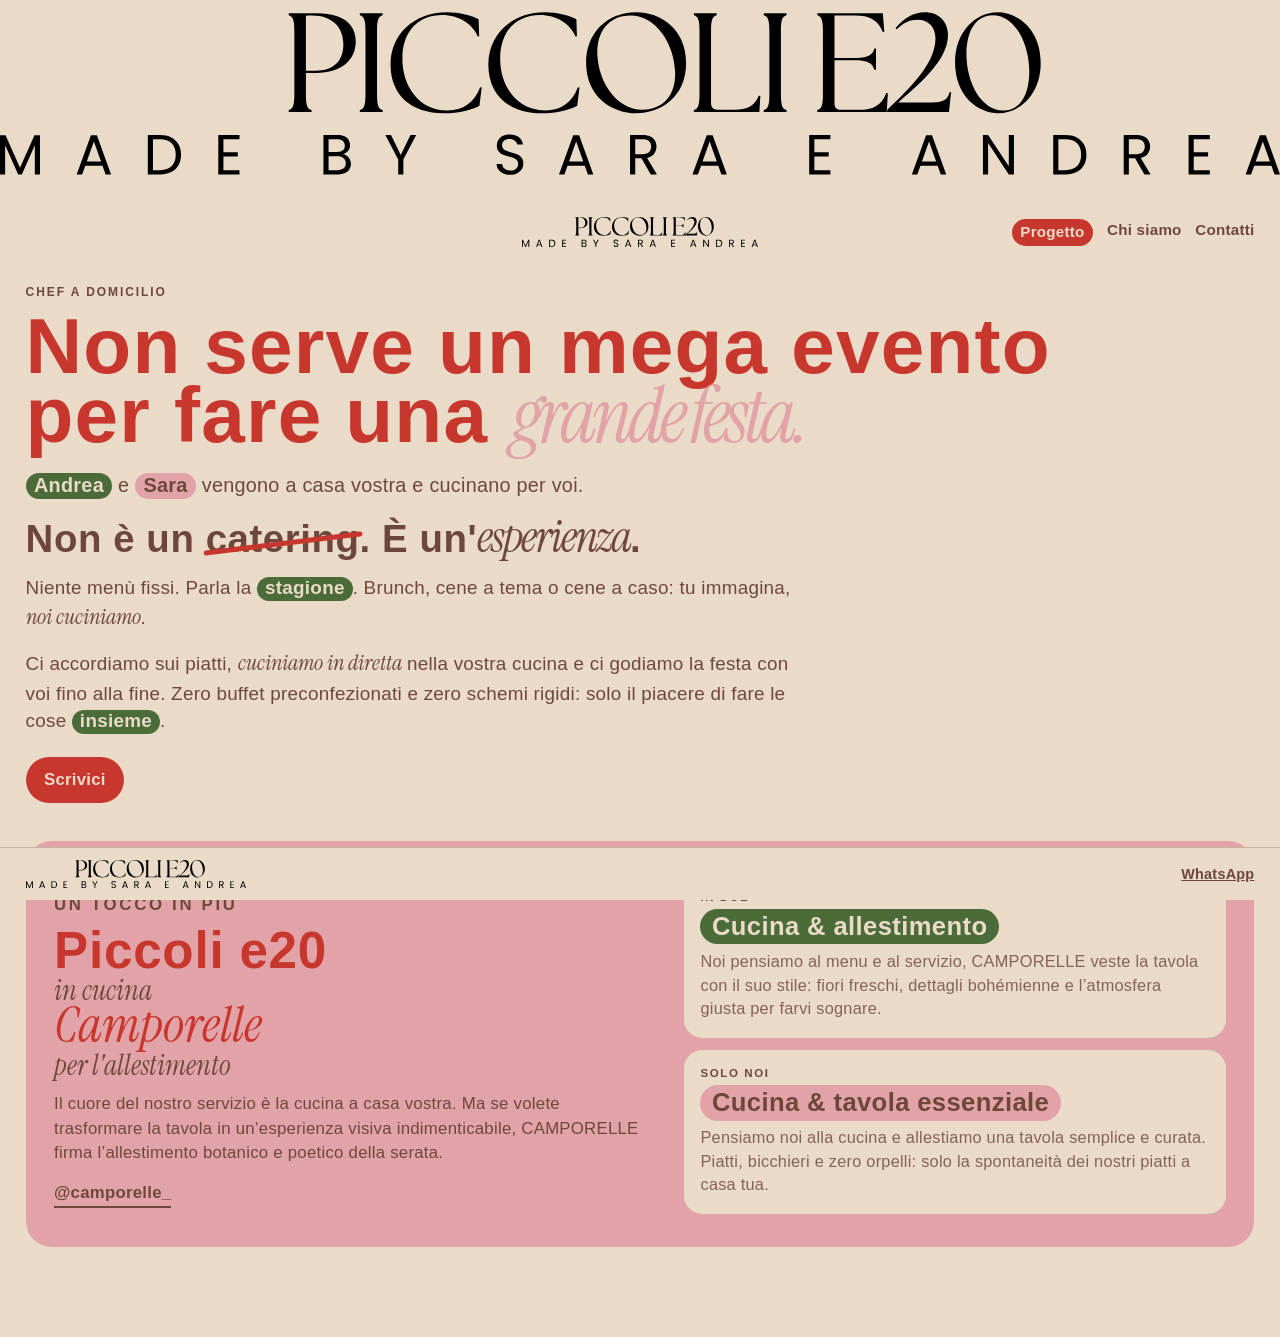
==== commit 541eaf11: "Update index.html" ====
--- a/index.html
+++ b/index.html
@@ -9,13 +9,25 @@
       content="Piccoli e20 cucina a domicilio. Non serve un mega evento per fare una grande festa. In tavola con Camporelle."
     />
     <meta name="theme-color" content="#eadbc8" />
-    <link rel="icon" href="assets/favicon.svg" type="image/png" />
+    <link rel="icon" href="assets/favicon.png" type="image/png" />
     <link rel="preconnect" href="https://fonts.googleapis.com" />
     <link rel="preconnect" href="https://fonts.gstatic.com" crossorigin />
     <link href="https://fonts.googleapis.com/css2?family=Instrument+Serif:ital@1&family=Poppins:wght@400;500;700;900&display=swap" rel="stylesheet" />
     <link rel="stylesheet" href="styles.css" />
+    <script>
+      (function () {
+        try {
+          if (sessionStorage.getItem("piccoli-intro") === "done") return;
+          if (window.matchMedia("(prefers-reduced-motion: reduce)").matches) return;
+          document.documentElement.classList.add("intro");
+        } catch (e) {}
+      })();
+    </script>
   </head>
   <body>
+    <div class="intro-screen" aria-hidden="true">
+      <img class="intro-mark" src="assets/LogoPiccoliE20.svg" alt="" width="1472" height="187" />
+    </div>
     <a class="skip" href="#contenuto">Vai al contenuto</a>
     <header class="site-header">
       <a class="logo" href="index.html"><img src="assets/LogoPiccoliE20.svg" alt="Piccoli e20" width="1472" height="187" /></a>
--- a/styles.css
+++ b/styles.css
@@ -62,7 +62,8 @@
   align-items: center;
   justify-content: flex-end;
   gap: 1rem;
-  padding: 0.95rem 1.15rem;
+  min-height: 5.65rem;
+  padding: 0 1.15rem;
   position: sticky;
   top: 0;
   z-index: 5;
@@ -71,7 +72,8 @@
 .logo {
   position: absolute;
   left: 50%;
-  transform: translateX(-50%);
+  top: 50%;
+  transform: translate(-50%, -50%);
   display: flex;
   align-items: center;
   text-decoration: none;
@@ -285,13 +287,19 @@
 .collab h2 span {
   display: block;
 }
-.collab h2 .x {
+.collab h2 .x,
+.collab h2 .script {
   font-family: "Instrument Serif", Georgia, serif;
   font-style: italic;
   font-weight: 400;
+  letter-spacing: 0;
+}
+.collab h2 .x {
   font-size: 0.55em;
-  letter-spacing: 0;
   margin-top: 0.22em;
+}
+.collab h2 .script {
+  color: inherit;
 }
 .collab p {
   margin-top: 0.9rem;
@@ -564,6 +572,13 @@
   font-size: 0.9rem;
 }
 .site-footer a { font-weight: 700; color: var(--ink); }
+.site-footer .logo {
+  position: static;
+  top: auto;
+  left: auto;
+  transform: none;
+}
+.site-footer .logo img { height: 28px; }
 body { padding-bottom: calc(4.2rem + env(safe-area-inset-bottom)); }
 
 @media (max-width: 519px) {
@@ -602,9 +617,11 @@
 @media (max-width: 719px) {
   .site-header {
     flex-wrap: nowrap;
-    padding: 0.7rem 0.9rem;
+    min-height: 4.5rem;
+    padding: 0 0.9rem;
   }
   .logo img { height: 26px; }
+  .site-footer .logo img { height: 24px; }
 }
 
 @media (max-width: 359px) {
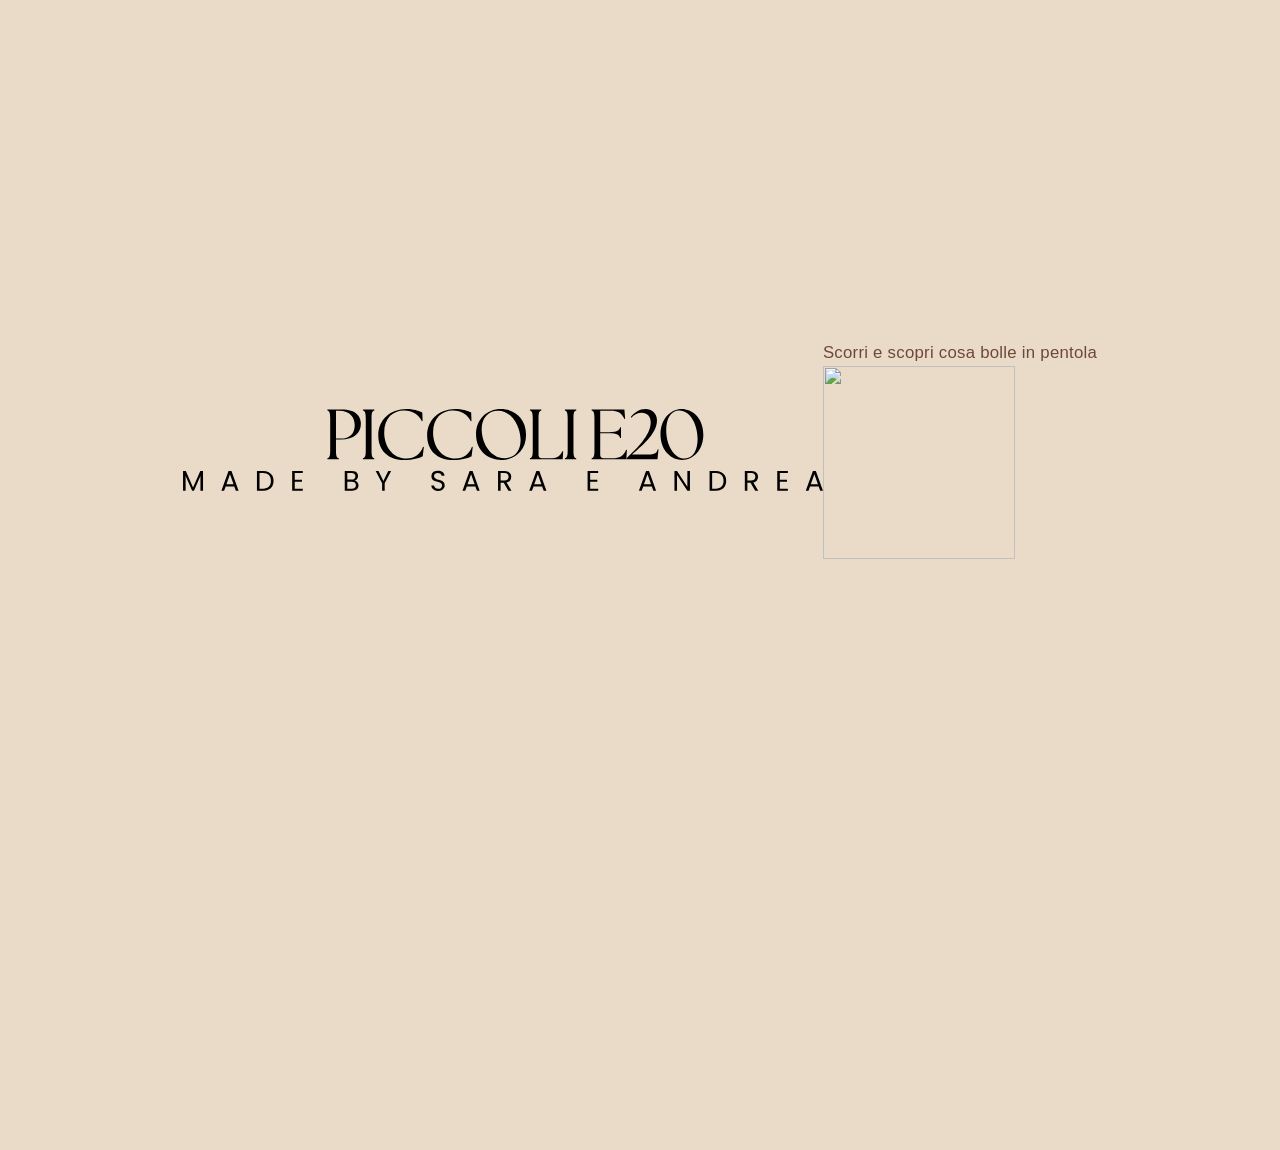
==== commit a178332d: "Update index.html" ====
--- a/index.html
+++ b/index.html
@@ -3,7 +3,7 @@
   <head>
     <meta charset="UTF-8" />
     <meta name="viewport" content="width=device-width, initial-scale=1" />
-    <title>Chef a domicilio</title>
+    <title>PICCOLIE20</title>
     <meta
       name="description"
       content="Piccoli e20 cucina a domicilio. Non serve un mega evento per fare una grande festa. In tavola con Camporelle."
@@ -27,6 +27,10 @@
   <body>
     <div class="intro-screen" aria-hidden="true">
       <img class="intro-mark" src="assets/LogoPiccoliE20.svg" alt="" width="1472" height="187" />
+      <div class="intro-cue">
+        <p class="intro-cue-text">Scorri e scopri cosa bolle in pentola</p>
+        <img class="intro-pot" src="assets/pentola.svg" alt="" width="192" height="193" />
+      </div>
     </div>
     <a class="skip" href="#contenuto">Vai al contenuto</a>
     <header class="site-header">
@@ -35,7 +39,7 @@
         <span class="nav-toggle-icon" aria-hidden="true"></span>
       </button>
       <nav class="nav" id="menu-pagine" aria-label="Pagine">
-        <a href="index.html" aria-current="page">Progetto</a>
+        <a href="index.html" aria-current="page">Home</a>
         <a href="chi-siamo.html">Chi siamo</a>
         <a href="contatti.html">Contatti</a>
       </nav>
--- a/styles.css
+++ b/styles.css
@@ -721,8 +721,59 @@
   }
 }
 
+.intro-screen {
+  display: none;
+}
+html.intro {
+  overflow: hidden;
+  height: 100%;
+  touch-action: none;
+}
+html.intro body {
+  overflow: hidden;
+  height: 100%;
+}
+html.intro .skip,
+html.intro .site-header,
+html.intro .page,
+html.intro .site-footer {
+  visibility: hidden;
+}
+html.intro .intro-screen {
+  display: flex;
+  position: fixed;
+  inset: 0;
+  z-index: 40;
+  align-items: center;
+  justify-content: center;
+  background: var(--beige);
+}
+.intro-mark {
+  width: 50vw;
+  height: auto;
+  max-width: none;
+}
+@media (max-width: 879px) {
+  .intro-mark { width: 75vw; }
+}
+html.intro.intro-exit .skip,
+html.intro.intro-exit .site-header,
+html.intro.intro-exit .page,
+html.intro.intro-exit .site-footer {
+  visibility: visible;
+}
+html.intro.intro-exit .intro-screen {
+  animation: veil-out 0.55s ease forwards;
+  pointer-events: none;
+}
+@keyframes veil-out {
+  from { opacity: 1; }
+  to { opacity: 0; }
+}
+
 @media (prefers-reduced-motion: reduce) {
   html { scroll-behavior: auto; }
   .nav-toggle-icon::before,
   .nav-toggle-icon::after { transition: none; }
-}
+  html.intro.intro-exit .intro-screen { animation: none; opacity: 0; }
+}
